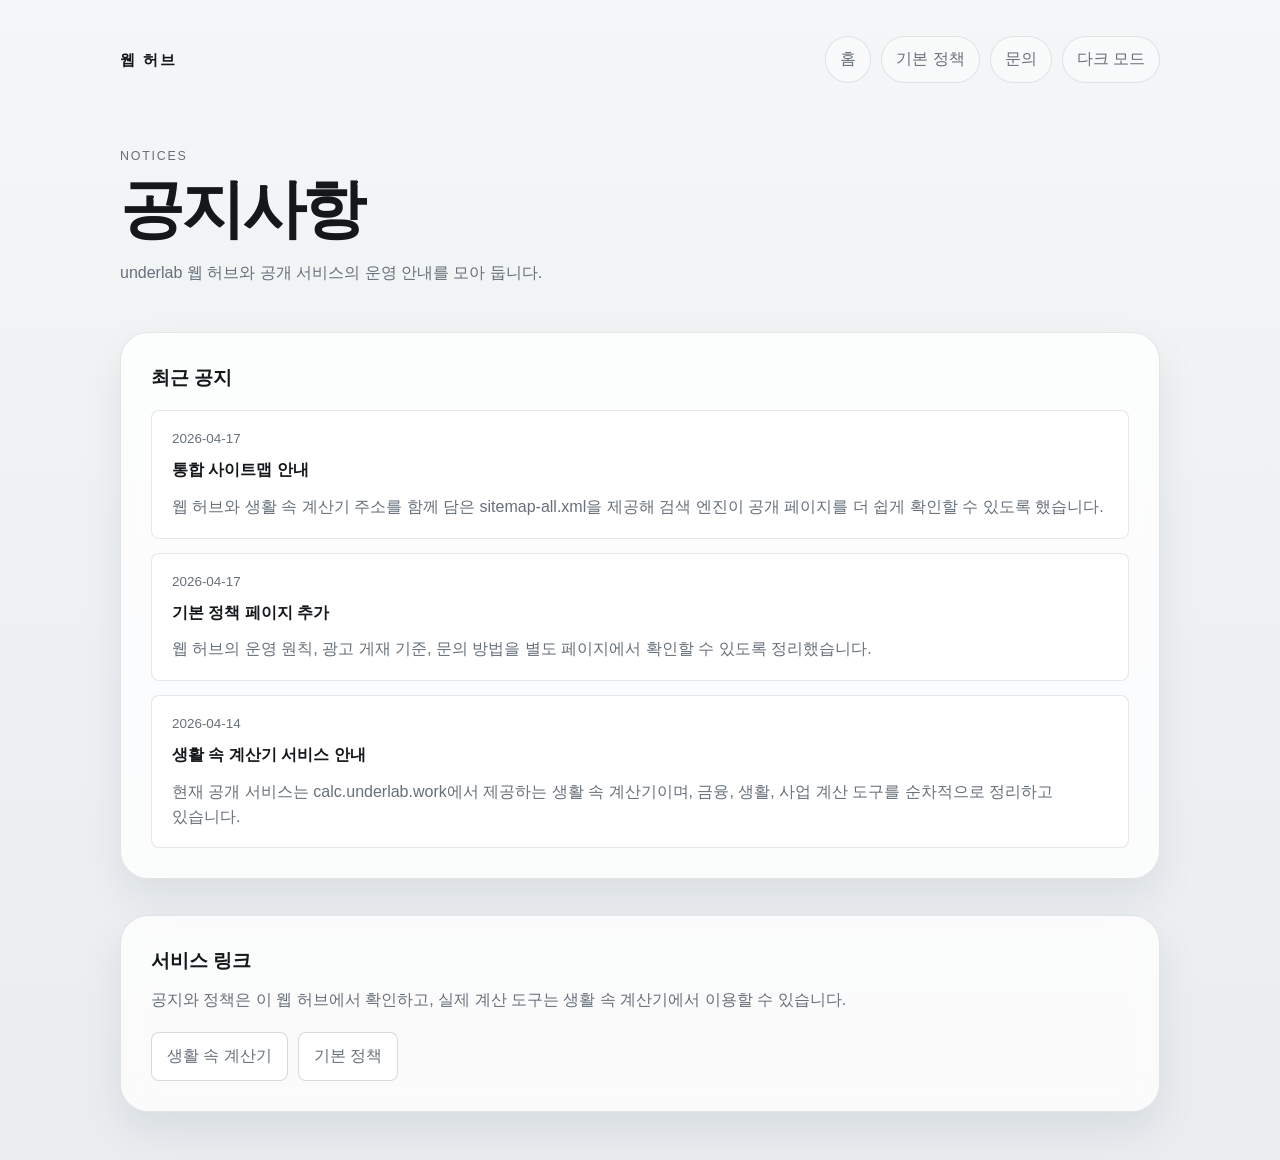
==== notices/index.html @ abf667e8 "Add hub policy and notices pages" ====
<!DOCTYPE html>
<html lang="ko">
  <head>
    <meta charset="UTF-8" />
    <meta name="viewport" content="width=device-width, initial-scale=1.0" />
    <title>공지사항 | underlab</title>
    <meta
      name="description"
      content="underlab 웹 허브의 서비스 운영, 사이트맵, 계산기 서비스 안내를 확인할 수 있습니다."
    />
    <meta name="robots" content="index,follow" />
    <meta property="og:title" content="공지사항 | underlab" />
    <meta
      property="og:description"
      content="underlab 웹 허브의 서비스 운영, 사이트맵, 계산기 서비스 안내를 확인할 수 있습니다."
    />
    <meta property="og:type" content="website" />
    <meta property="og:url" content="https://underlab.work/notices/" />
    <meta name="google-adsense-account" content="ca-pub-8529176175465863" />
    <meta name="theme-color" content="#eef1f4" />
    <link rel="canonical" href="https://underlab.work/notices/" />
    <link rel="stylesheet" href="../styles.css" />
    <script defer src="../theme.js"></script>
  </head>
  <body>
    <div class="shell">
      <header class="masthead">
        <div class="topline">
          <a class="brand" href="../">웹 허브</a>
          <div class="top-actions">
            <nav class="nav" aria-label="허브 메뉴">
              <a href="../">홈</a>
              <a href="../policy/">기본 정책</a>
              <a href="mailto:contact@underlab.work">문의</a>
            </nav>
            <button class="theme-toggle" id="themeToggle" type="button">다크 모드</button>
          </div>
        </div>

        <section class="hero">
          <p class="eyebrow">notices</p>
          <h1>공지사항</h1>
          <p class="hero-copy">underlab 웹 허브와 공개 서비스의 운영 안내를 모아 둡니다.</p>
        </section>
      </header>

      <main class="stack">
        <section class="panel content-panel">
          <h2>최근 공지</h2>
          <div class="notice-list">
            <article class="notice-item">
              <span class="notice-meta">2026-04-17</span>
              <h3>통합 사이트맵 안내</h3>
              <p>웹 허브와 생활 속 계산기 주소를 함께 담은 sitemap-all.xml을 제공해 검색 엔진이 공개 페이지를 더 쉽게 확인할 수 있도록 했습니다.</p>
            </article>
            <article class="notice-item">
              <span class="notice-meta">2026-04-17</span>
              <h3>기본 정책 페이지 추가</h3>
              <p>웹 허브의 운영 원칙, 광고 게재 기준, 문의 방법을 별도 페이지에서 확인할 수 있도록 정리했습니다.</p>
            </article>
            <article class="notice-item">
              <span class="notice-meta">2026-04-14</span>
              <h3>생활 속 계산기 서비스 안내</h3>
              <p>현재 공개 서비스는 calc.underlab.work에서 제공하는 생활 속 계산기이며, 금융, 생활, 사업 계산 도구를 순차적으로 정리하고 있습니다.</p>
            </article>
          </div>
        </section>

        <section class="panel content-panel">
          <h2>서비스 링크</h2>
          <p>공지와 정책은 이 웹 허브에서 확인하고, 실제 계산 도구는 생활 속 계산기에서 이용할 수 있습니다.</p>
          <div class="page-actions">
            <a href="https://calc.underlab.work/">생활 속 계산기</a>
            <a href="../policy/">기본 정책</a>
          </div>
        </section>
      </main>
    </div>
  </body>
</html>
---- styles.css ----
﻿:root {
  --bg-top: #f4f6f7;
  --bg-bottom: #e9edf0;
  --surface: rgba(255, 255, 255, 0.78);
  --surface-strong: rgba(255, 255, 255, 0.94);
  --line: rgba(16, 20, 24, 0.1);
  --line-strong: rgba(16, 20, 24, 0.16);
  --text: #15181b;
  --muted: #66707a;
  --accent: #111418;
  --shadow: 0 18px 40px rgba(17, 24, 32, 0.08);
}

:root[data-theme="dark"] {
  --bg-top: #171c22;
  --bg-bottom: #0f1318;
  --surface: rgba(27, 33, 40, 0.82);
  --surface-strong: rgba(34, 40, 48, 0.94);
  --line: rgba(255, 255, 255, 0.1);
  --line-strong: rgba(255, 255, 255, 0.16);
  --text: #edf1f4;
  --muted: #a3adb8;
  --accent: #f2f4f6;
  --shadow: 0 20px 46px rgba(0, 0, 0, 0.34);
}

* {
  box-sizing: border-box;
}

html {
  font-size: 16px;
}

body {
  margin: 0;
  min-height: 100vh;
  color: var(--text);
  background: linear-gradient(180deg, var(--bg-top) 0%, var(--bg-bottom) 100%);
  font-family: "SUIT Variable", "Apple SD Gothic Neo", "Malgun Gothic", "Segoe UI", sans-serif;
  line-height: 1.55;
  word-break: keep-all;
}

a {
  color: inherit;
  text-decoration: none;
}

.shell {
  width: min(1040px, calc(100% - 40px));
  margin: 0 auto;
  padding: 28px 0 48px;
}

.masthead {
  padding: 8px 0 34px;
}

.topline {
  display: flex;
  align-items: center;
  justify-content: space-between;
  gap: 16px;
}

.top-actions {
  display: flex;
  align-items: center;
  gap: 10px;
  flex-wrap: wrap;
}

.brand {
  font-size: 0.95rem;
  font-weight: 600;
  letter-spacing: 0.12em;
  text-transform: lowercase;
}

.nav {
  display: flex;
  align-items: center;
  gap: 10px;
  flex-wrap: wrap;
}

.nav a,
.theme-toggle {
  padding: 10px 14px;
  border: 1px solid var(--line);
  border-radius: 999px;
  color: var(--muted);
  background: rgba(255, 255, 255, 0.42);
  font: inherit;
}

:root[data-theme="dark"] .nav a,
:root[data-theme="dark"] .theme-toggle {
  color: #eef2f6;
  background: rgba(255, 255, 255, 0.08);
  border-color: rgba(255, 255, 255, 0.14);
}

.theme-toggle {
  cursor: pointer;
}

.hero {
  padding: 64px 0 12px;
}

.eyebrow {
  margin: 0 0 10px;
  color: var(--muted);
  font-size: 0.78rem;
  letter-spacing: 0.14em;
  text-transform: uppercase;
}

.hero h1 {
  margin: 0;
  max-width: 720px;
  font-size: clamp(2.4rem, 5vw, 4.2rem);
  line-height: 1.05;
  letter-spacing: -0.05em;
  font-weight: 620;
}

.hero-copy {
  max-width: 520px;
  margin: 18px 0 0;
  color: var(--muted);
  font-size: 1rem;
}

.stack {
  display: grid;
  gap: 18px;
}

.panel {
  border: 1px solid var(--line);
  border-radius: 28px;
  background: var(--surface);
  box-shadow: var(--shadow);
  backdrop-filter: blur(14px);
}

.service-panel {
  padding: 28px 30px;
}

.section-head {
  display: flex;
  align-items: baseline;
  justify-content: space-between;
  gap: 18px;
  margin-bottom: 18px;
}

.section-head h2,
.info-block h2 {
  margin: 0;
  font-size: 1.04rem;
  font-weight: 600;
}

.section-head p,
.info-block p,
.service-copy p,
.footnote {
  margin: 0;
  color: var(--muted);
  font-size: 0.94rem;
}

.service-line {
  display: flex;
  align-items: center;
  justify-content: space-between;
  gap: 18px;
  padding: 20px 22px;
  border: 1px solid var(--line);
  border-radius: 22px;
  background: var(--surface-strong);
}

.service-copy strong {
  display: block;
  margin-bottom: 6px;
  font-size: 1rem;
  font-weight: 600;
}

.service-actions {
  display: flex;
  align-items: center;
  gap: 14px;
  flex-shrink: 0;
}

.service-actions span {
  color: var(--muted);
  font-size: 0.88rem;
}

.service-actions a {
  padding: 11px 16px;
  border-radius: 999px;
  background: var(--accent);
  color: var(--bg-top);
  font-size: 0.88rem;
}

.info-grid {
  display: grid;
  grid-template-columns: repeat(2, minmax(0, 1fr));
  gap: 0;
}

.info-block {
  padding: 28px 30px;
}

.info-block + .info-block {
  border-left: 1px solid var(--line);
}

.info-block ul {
  margin: 14px 0 0;
  padding-left: 18px;
  color: var(--muted);
}

.info-block li + li {
  margin-top: 8px;
}

.text-link {
  color: var(--accent);
  font-weight: 600;
  text-decoration: underline;
  text-underline-offset: 3px;
}

.content-panel {
  padding: 30px;
}

.content-panel + .content-panel {
  margin-top: 18px;
}

.content-panel h2,
.content-panel h3 {
  margin: 0;
  font-weight: 600;
}

.content-panel h2 {
  font-size: 1.18rem;
}

.content-panel h3 {
  font-size: 1rem;
}

.content-panel p,
.content-panel li {
  color: var(--muted);
}

.content-panel p {
  margin: 12px 0 0;
}

.content-panel ul {
  margin: 14px 0 0;
  padding-left: 19px;
}

.content-panel li + li {
  margin-top: 8px;
}

.notice-list,
.policy-list {
  display: grid;
  gap: 14px;
  margin-top: 18px;
}

.notice-item,
.policy-item {
  padding: 18px 20px;
  border: 1px solid var(--line);
  border-radius: 8px;
  background: var(--surface-strong);
}

.notice-meta {
  display: block;
  margin-bottom: 8px;
  color: var(--muted);
  font-size: 0.84rem;
}

.page-actions {
  display: flex;
  flex-wrap: wrap;
  gap: 10px;
  margin-top: 20px;
}

.page-actions a {
  padding: 11px 15px;
  border: 1px solid var(--line-strong);
  border-radius: 8px;
  color: var(--muted);
  background: var(--surface-strong);
}

.footnote {
  display: flex;
  align-items: center;
  justify-content: space-between;
  gap: 16px;
  padding: 4px 2px 0;
}

@media (max-width: 760px) {
  .topline,
  .section-head,
  .service-line,
  .footnote {
    flex-direction: column;
    align-items: flex-start;
  }

  .service-actions {
    width: 100%;
    justify-content: space-between;
  }

  .top-actions {
    width: 100%;
    flex-direction: column;
    align-items: stretch;
  }

  .info-grid {
    grid-template-columns: 1fr;
  }

  .info-block + .info-block {
    border-left: 0;
    border-top: 1px solid var(--line);
  }
}

@media (max-width: 560px) {
  .shell {
    width: min(100% - 24px, 1040px);
  }

  .nav {
    width: 100%;
    display: grid;
    grid-template-columns: repeat(2, minmax(0, 1fr));
  }

  .nav a,
  .service-actions a,
  .theme-toggle {
    text-align: center;
  }

  .service-panel,
  .info-block,
  .content-panel {
    padding: 22px 20px;
  }

  .service-actions {
    flex-direction: column;
    align-items: stretch;
  }
}
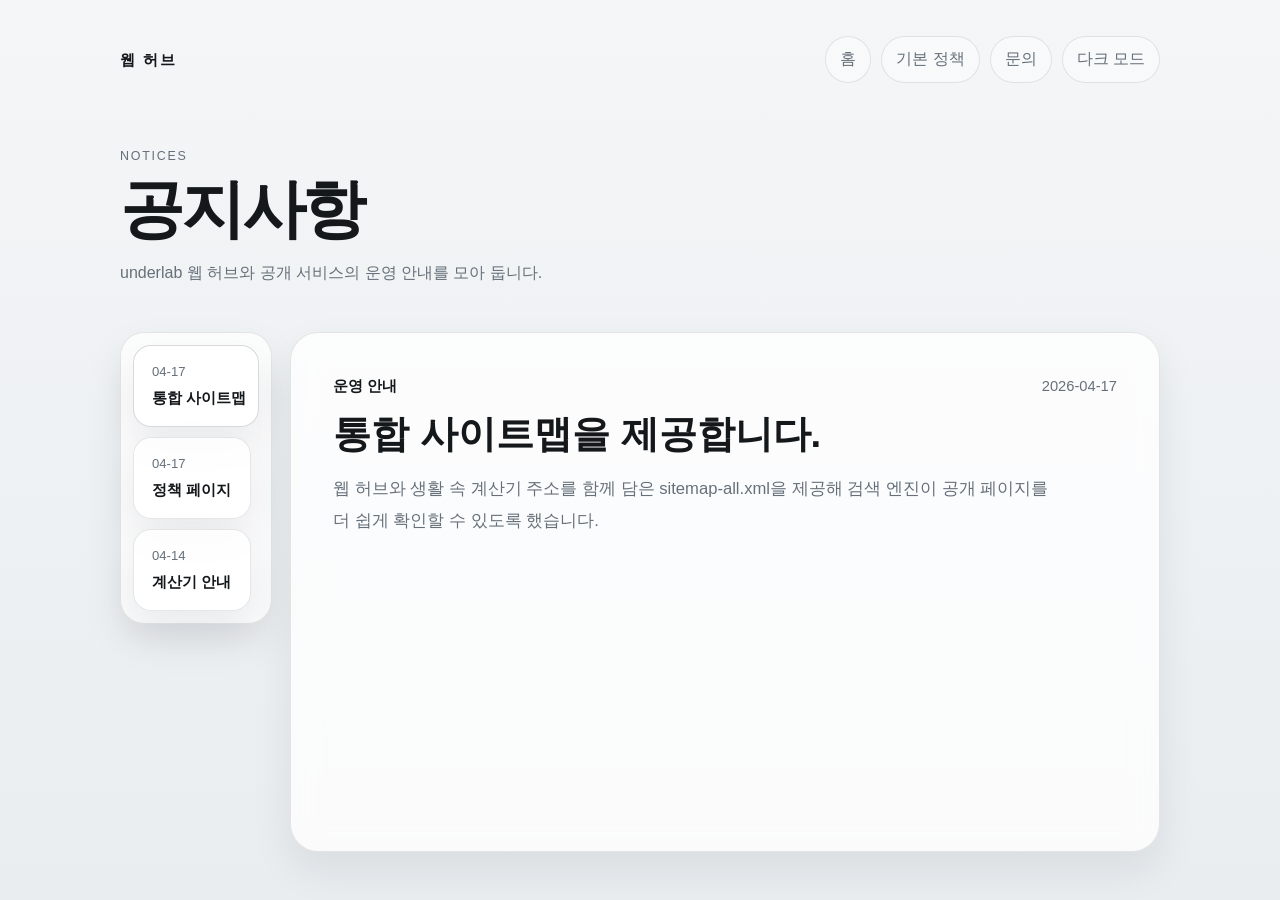
==== commit e08c7452: "Match hub notices layout to calc" ====
--- a/notices/index.html
+++ b/notices/index.html
@@ -44,37 +44,82 @@
         </section>
       </header>
 
-      <main class="stack">
-        <section class="panel content-panel">
-          <h2>최근 공지</h2>
-          <div class="notice-list">
-            <article class="notice-item">
-              <span class="notice-meta">2026-04-17</span>
-              <h3>통합 사이트맵 안내</h3>
-              <p>웹 허브와 생활 속 계산기 주소를 함께 담은 sitemap-all.xml을 제공해 검색 엔진이 공개 페이지를 더 쉽게 확인할 수 있도록 했습니다.</p>
-            </article>
-            <article class="notice-item">
-              <span class="notice-meta">2026-04-17</span>
-              <h3>기본 정책 페이지 추가</h3>
-              <p>웹 허브의 운영 원칙, 광고 게재 기준, 문의 방법을 별도 페이지에서 확인할 수 있도록 정리했습니다.</p>
-            </article>
-            <article class="notice-item">
-              <span class="notice-meta">2026-04-14</span>
-              <h3>생활 속 계산기 서비스 안내</h3>
-              <p>현재 공개 서비스는 calc.underlab.work에서 제공하는 생활 속 계산기이며, 금융, 생활, 사업 계산 도구를 순차적으로 정리하고 있습니다.</p>
-            </article>
+      <main class="notice-layout">
+        <aside class="notice-sidebar">
+          <div class="panel notice-tabs-card">
+            <div class="notice-date-list" role="tablist" aria-label="공지 날짜 목록">
+              <button class="notice-date-tab is-active" type="button" role="tab" aria-selected="true" data-notice-target="hub-notice-2026-04-17-a">
+                <span>04-17</span>
+                <strong>통합 사이트맵</strong>
+              </button>
+              <button class="notice-date-tab" type="button" role="tab" aria-selected="false" tabindex="-1" data-notice-target="hub-notice-2026-04-17-b">
+                <span>04-17</span>
+                <strong>정책 페이지</strong>
+              </button>
+              <button class="notice-date-tab" type="button" role="tab" aria-selected="false" tabindex="-1" data-notice-target="hub-notice-2026-04-14">
+                <span>04-14</span>
+                <strong>계산기 안내</strong>
+              </button>
+            </div>
           </div>
-        </section>
+        </aside>
 
-        <section class="panel content-panel">
-          <h2>서비스 링크</h2>
-          <p>공지와 정책은 이 웹 허브에서 확인하고, 실제 계산 도구는 생활 속 계산기에서 이용할 수 있습니다.</p>
-          <div class="page-actions">
-            <a href="https://calc.underlab.work/">생활 속 계산기</a>
-            <a href="../policy/">기본 정책</a>
-          </div>
-        </section>
+        <article class="panel content-panel notice-content-card">
+          <section class="notice-panel" id="hub-notice-2026-04-17-a" role="tabpanel">
+            <div class="notice-meta-row">
+              <strong>운영 안내</strong>
+              <span>2026-04-17</span>
+            </div>
+            <h2>통합 사이트맵을 제공합니다.</h2>
+            <p>
+              웹 허브와 생활 속 계산기 주소를 함께 담은 sitemap-all.xml을 제공해 검색 엔진이 공개 페이지를
+              더 쉽게 확인할 수 있도록 했습니다.
+            </p>
+          </section>
+
+          <section class="notice-panel" id="hub-notice-2026-04-17-b" role="tabpanel" hidden>
+            <div class="notice-meta-row">
+              <strong>정책 안내</strong>
+              <span>2026-04-17</span>
+            </div>
+            <h2>기본 정책 페이지를 추가했습니다.</h2>
+            <p>
+              웹 허브의 운영 원칙, 광고 게재 기준, 문의 방법을 별도 페이지에서 확인할 수 있도록 정리했습니다.
+            </p>
+          </section>
+
+          <section class="notice-panel" id="hub-notice-2026-04-14" role="tabpanel" hidden>
+            <div class="notice-meta-row">
+              <strong>서비스 안내</strong>
+              <span>2026-04-14</span>
+            </div>
+            <h2>생활 속 계산기 서비스를 안내합니다.</h2>
+            <p>
+              현재 공개 서비스는 calc.underlab.work에서 제공하는 생활 속 계산기이며, 금융, 생활, 사업 계산 도구를
+              순차적으로 정리하고 있습니다.
+            </p>
+          </section>
+        </article>
       </main>
     </div>
+
+    <script>
+      document.querySelectorAll(".notice-date-tab").forEach((tab) => {
+        tab.addEventListener("click", () => {
+          const targetId = tab.dataset.noticeTarget;
+
+          document.querySelectorAll(".notice-date-tab").forEach((item) => {
+            const active = item === tab;
+            item.classList.toggle("is-active", active);
+            item.setAttribute("aria-selected", String(active));
+            item.setAttribute("tabindex", active ? "0" : "-1");
+          });
+
+          document.querySelectorAll(".notice-panel").forEach((panel) => {
+            panel.hidden = panel.id !== targetId;
+          });
+        });
+      });
+    </script>
   </body>
-</html>
+</html>
--- a/styles.css
+++ b/styles.css
@@ -287,16 +287,26 @@
 .notice-list,
 .policy-list {
   display: grid;
-  gap: 14px;
-  margin-top: 18px;
+  gap: 18px;
+  margin-top: 22px;
 }
 
 .notice-item,
 .policy-item {
-  padding: 18px 20px;
+  padding: 24px 26px;
   border: 1px solid var(--line);
   border-radius: 8px;
   background: var(--surface-strong);
+}
+
+.notice-item h3,
+.policy-item h3 {
+  margin-bottom: 10px;
+}
+
+.notice-item p,
+.policy-item p {
+  max-width: 720px;
 }
 
 .notice-meta {
@@ -319,6 +329,100 @@
   border-radius: 8px;
   color: var(--muted);
   background: var(--surface-strong);
+}
+
+.notice-layout {
+  display: grid;
+  grid-template-columns: max-content minmax(0, 1fr);
+  gap: 18px;
+  align-items: start;
+}
+
+.notice-sidebar {
+  position: sticky;
+  top: 20px;
+  width: fit-content;
+}
+
+.notice-tabs-card {
+  width: fit-content;
+  padding: 12px;
+  border-radius: 24px;
+}
+
+.notice-date-list {
+  display: grid;
+  gap: 10px;
+}
+
+.notice-date-tab {
+  display: grid;
+  gap: 4px;
+  width: fit-content;
+  min-width: 118px;
+  padding: 16px 12px 16px 18px;
+  border: 1px solid var(--line);
+  border-radius: 18px;
+  background: var(--surface);
+  color: var(--muted);
+  box-shadow: var(--shadow);
+  font: inherit;
+  text-align: left;
+  cursor: pointer;
+  transition: transform 0.18s ease, border-color 0.18s ease, color 0.18s ease;
+}
+
+.notice-date-tab:hover {
+  transform: translateY(-2px);
+}
+
+.notice-date-tab.is-active {
+  color: var(--text);
+  border-color: var(--line-strong);
+  background: var(--surface-strong);
+}
+
+.notice-date-tab span {
+  color: var(--muted);
+  font-size: 0.82rem;
+}
+
+.notice-date-tab strong {
+  color: var(--text);
+  font-size: 0.95rem;
+  font-weight: 600;
+}
+
+.notice-content-card {
+  min-height: 520px;
+  padding: 42px;
+}
+
+.notice-panel h2 {
+  margin-top: 14px;
+  font-size: clamp(2rem, 3vw, 3rem);
+  line-height: 1.12;
+}
+
+.notice-panel p {
+  max-width: 720px;
+  margin-top: 18px;
+  color: var(--muted);
+  font-size: 1.04rem;
+  line-height: 1.9;
+}
+
+.notice-meta-row {
+  display: flex;
+  align-items: center;
+  justify-content: space-between;
+  gap: 16px;
+  color: var(--muted);
+  font-size: 0.92rem;
+}
+
+.notice-meta-row strong {
+  color: var(--text);
 }
 
 .footnote {
@@ -353,6 +457,24 @@
     grid-template-columns: 1fr;
   }
 
+  .notice-layout {
+    grid-template-columns: 1fr;
+  }
+
+  .notice-sidebar {
+    position: static;
+    width: 100%;
+  }
+
+  .notice-tabs-card,
+  .notice-date-tab {
+    width: 100%;
+  }
+
+  .notice-date-list {
+    grid-template-columns: repeat(3, minmax(0, 1fr));
+  }
+
   .info-block + .info-block {
     border-left: 0;
     border-top: 1px solid var(--line);
@@ -382,6 +504,25 @@
     padding: 22px 20px;
   }
 
+  .notice-item,
+  .policy-item {
+    padding: 22px 20px;
+  }
+
+  .notice-content-card {
+    padding: 28px 22px;
+    min-height: auto;
+  }
+
+  .notice-date-list {
+    grid-template-columns: 1fr;
+  }
+
+  .notice-meta-row {
+    align-items: flex-start;
+    flex-direction: column;
+  }
+
   .service-actions {
     flex-direction: column;
     align-items: stretch;
